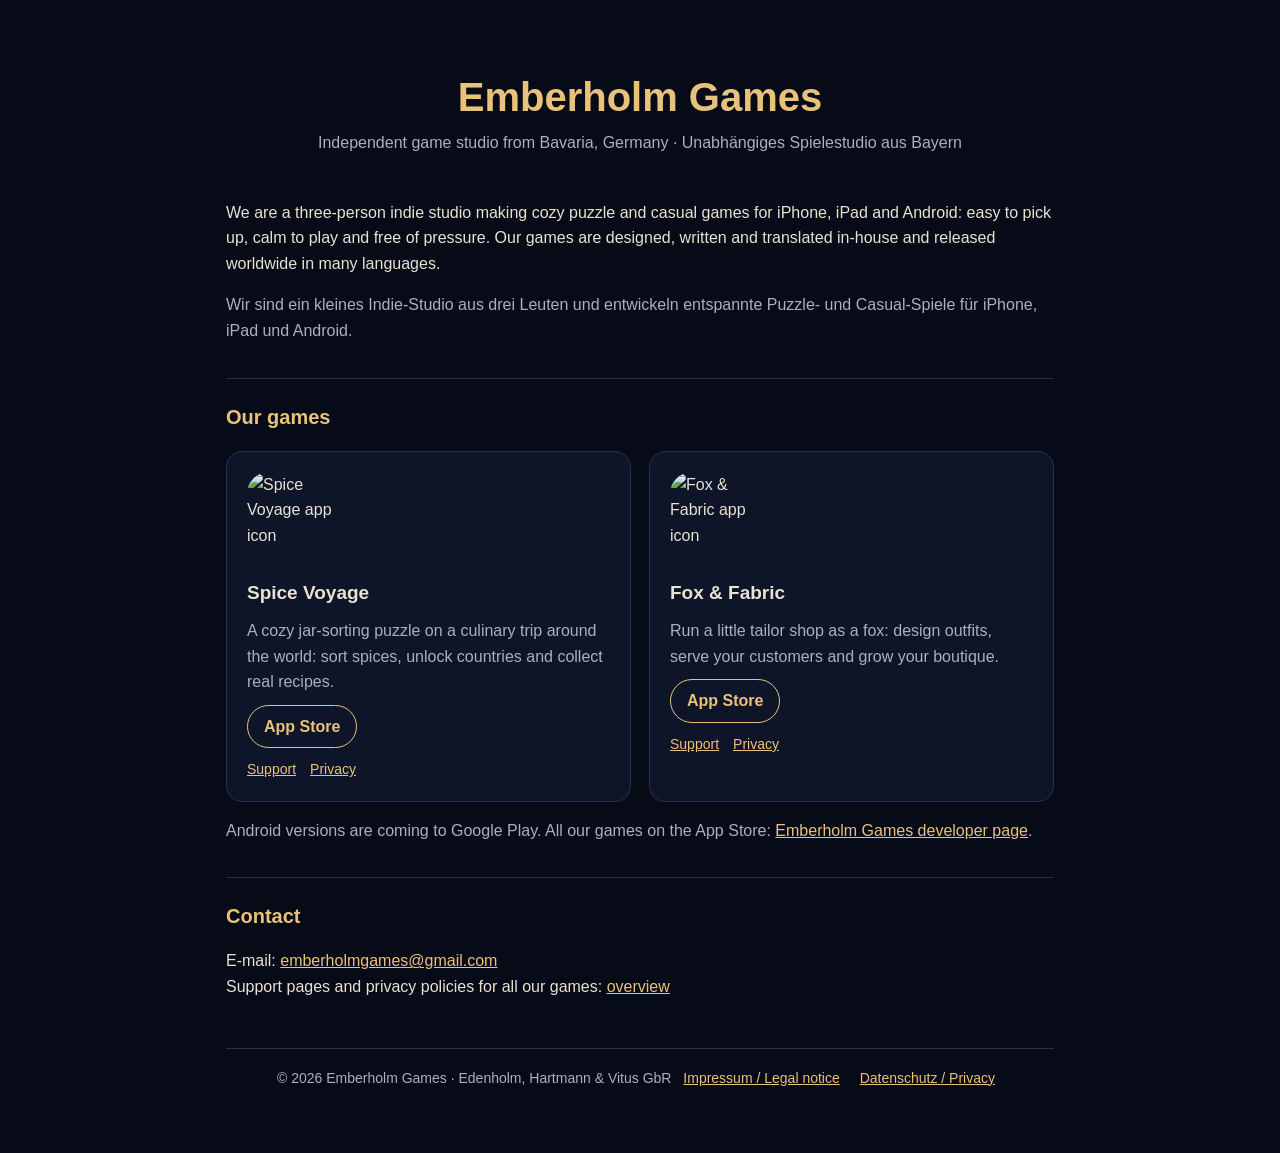
==== index.html @ bdd42cff "Emberholm Games Firmen-Website" ====
<!DOCTYPE html>
<html lang="en">
<head>
<meta charset="utf-8">
<meta name="viewport" content="width=device-width,initial-scale=1">
<title>Emberholm Games</title>
<meta name="description" content="Emberholm Games is a small independent game studio from Bavaria, Germany, making cozy puzzle and casual games for iPhone, iPad and Android.">
<link rel="icon" href="img/spicevoyage.png">
<link rel="stylesheet" href="stil.css">
</head>
<body>
<main>
<header class="hero">
  <h1>Emberholm Games</h1>
  <p class="dim">Independent game studio from Bavaria, Germany · Unabhängiges Spielestudio aus Bayern</p>
</header>

<p>We are a three-person indie studio making cozy puzzle and casual games for iPhone, iPad and Android: easy to pick up, calm to play and free of pressure. Our games are designed, written and translated in-house and released worldwide in many languages.</p>
<p class="dim">Wir sind ein kleines Indie-Studio aus drei Leuten und entwickeln entspannte Puzzle- und Casual-Spiele für iPhone, iPad und Android.</p>

<h2>Our games</h2>
<div class="games">
  <article class="game">
    <img src="img/spicevoyage.png" alt="Spice Voyage app icon">
    <h3>Spice Voyage</h3>
    <p class="dim">A cozy jar-sorting puzzle on a culinary trip around the world: sort spices, unlock countries and collect real recipes.</p>
    <p><a class="btn" href="https://apps.apple.com/app/id6816175334">App Store</a></p>
    <div class="links"><a href="https://hartmannquentin4-eng.github.io/spicevoyage/support.html">Support</a><a href="https://hartmannquentin4-eng.github.io/spicevoyage/datenschutz-ios.html">Privacy</a></div>
  </article>
  <article class="game">
    <img src="img/foxandfabric.png" alt="Fox &amp; Fabric app icon">
    <h3>Fox &amp; Fabric</h3>
    <p class="dim">Run a little tailor shop as a fox: design outfits, serve your customers and grow your boutique.</p>
    <p><a class="btn" href="https://apps.apple.com/app/id6815716415">App Store</a></p>
    <div class="links"><a href="https://hartmannquentin4-eng.github.io/foxandfabric/support.html">Support</a><a href="https://hartmannquentin4-eng.github.io/foxandfabric/datenschutz-ios.html">Privacy</a></div>
  </article>
</div>
<p class="dim">Android versions are coming to Google Play. All our games on the App Store: <a href="https://apps.apple.com/developer/id6815716418">Emberholm Games developer page</a>.</p>

<h2>Contact</h2>
<p>E-mail: <a href="mailto:emberholmgames@gmail.com">emberholmgames@gmail.com</a><br>
Support pages and privacy policies for all our games: <a href="https://hartmannquentin4-eng.github.io/">overview</a></p>

<footer class="dim">
  © 2026 Emberholm Games · Edenholm, Hartmann &amp; Vitus GbR
  <a href="impressum.html">Impressum / Legal notice</a>
  <a href="datenschutz.html">Datenschutz / Privacy</a>
</footer>
</main>
</body>
</html>
---- stil.css ----
:root { --bg:#070b18; --card:#0e1528; --ink:#e8e2d2; --dim:#a9b0c2; --gold:#e8c27a; --line:#26304a; color-scheme:dark; }
* { box-sizing:border-box; }
body { margin:0; background:var(--bg); color:var(--ink); font:16px/1.6 -apple-system, BlinkMacSystemFont, "Segoe UI", Roboto, sans-serif; }
main { max-width:860px; margin:0 auto; padding:32px 16px 64px; }
header.hero { text-align:center; padding:40px 0 28px; }
header.hero h1 { font-size:40px; margin:0; }
header.hero p { margin:8px 0 0; }
h1 { color:var(--gold); font-size:28px; line-height:1.25; margin:0 0 4px; }
h2 { color:var(--gold); font-size:20px; margin:34px 0 8px; border-top:1px solid var(--line); padding-top:22px; }
h3 { font-size:19px; margin:0; }
.dim { color:var(--dim); }
a { color:var(--gold); }
nav { margin:10px 0 24px; display:flex; flex-wrap:wrap; gap:6px 18px; }
.games { display:grid; grid-template-columns:repeat(auto-fit, minmax(260px, 1fr)); gap:18px; margin-top:18px; }
.game { background:var(--card); border:1px solid var(--line); border-radius:16px; padding:20px; display:flex; flex-direction:column; gap:10px; }
.game img { width:96px; height:96px; border-radius:22px; }
.game p { margin:0; }
.btn { display:inline-block; padding:8px 16px; border:1px solid var(--gold); border-radius:999px; text-decoration:none; font-weight:600; }
.links { display:flex; flex-wrap:wrap; gap:8px 14px; font-size:14px; }
.lang { background:var(--card); border:1px solid var(--line); border-radius:12px; padding:4px 18px 18px; margin-top:28px; }
.lang h2:first-child { border:0; padding-top:10px; }
footer { margin-top:48px; border-top:1px solid var(--line); padding-top:18px; font-size:14px; text-align:center; }
footer a { margin:0 8px; }
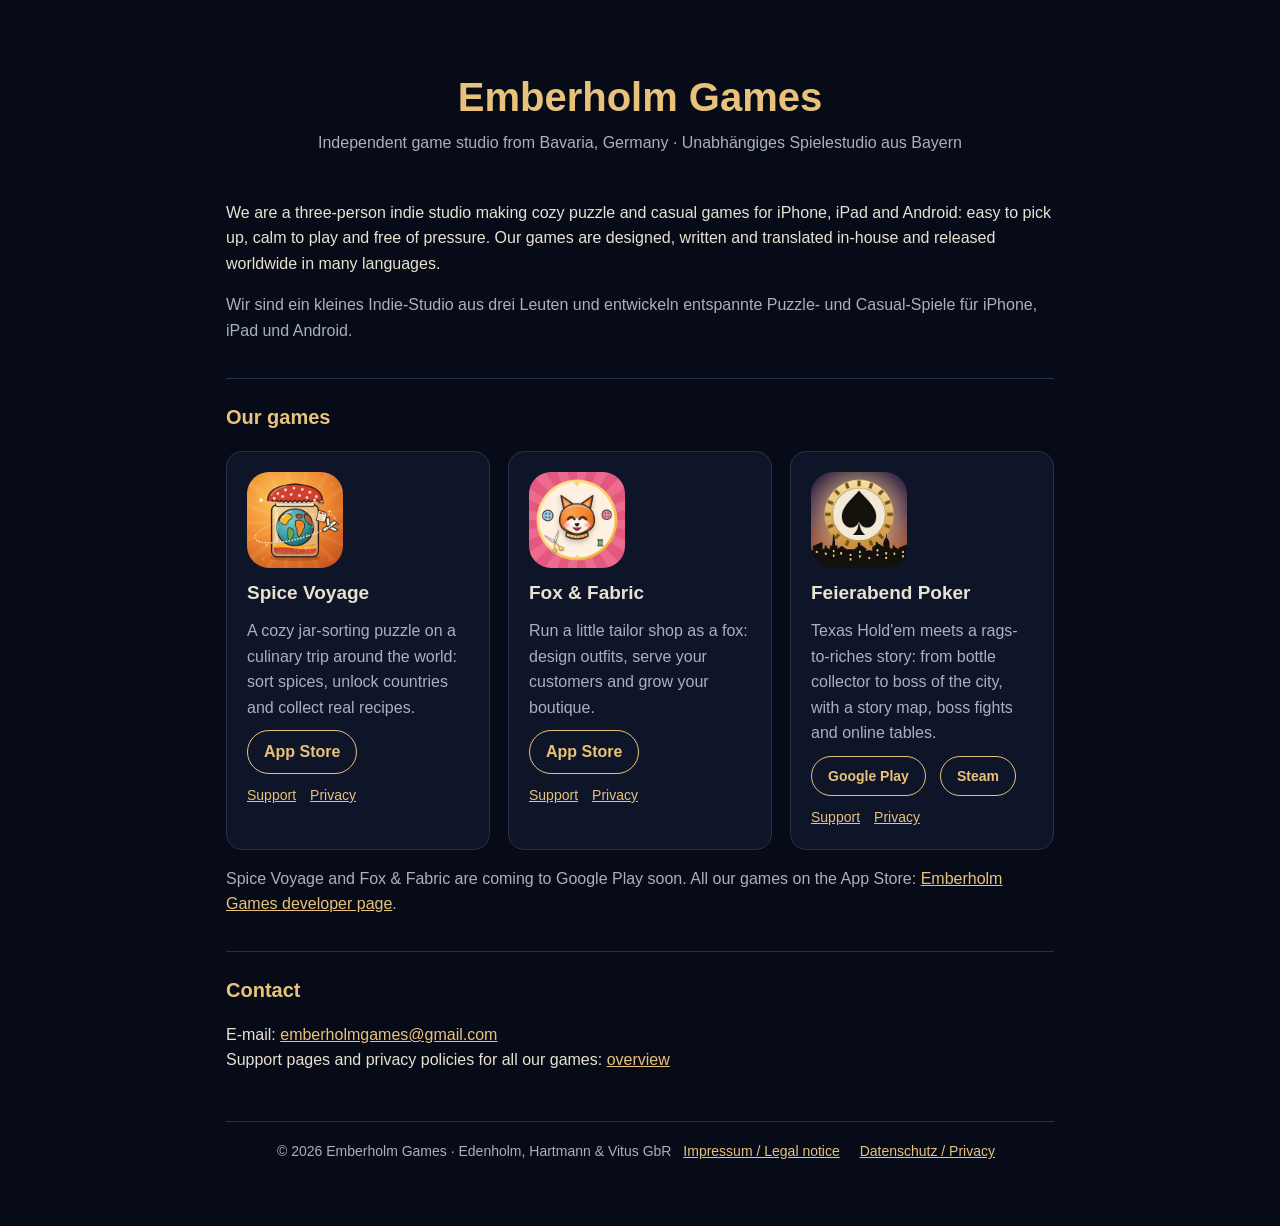
==== commit a1531418: "Add files via upload" ====
--- a/index.html
+++ b/index.html
@@ -34,8 +34,15 @@
     <p><a class="btn" href="https://apps.apple.com/app/id6815716415">App Store</a></p>
     <div class="links"><a href="https://hartmannquentin4-eng.github.io/foxandfabric/support.html">Support</a><a href="https://hartmannquentin4-eng.github.io/foxandfabric/datenschutz-ios.html">Privacy</a></div>
   </article>
+  <article class="game">
+    <img src="img/feierabendpoker.png" alt="Feierabend Poker app icon">
+    <h3>Feierabend Poker</h3>
+    <p class="dim">Texas Hold'em meets a rags-to-riches story: from bottle collector to boss of the city, with a story map, boss fights and online tables.</p>
+    <p class="links"><a class="btn" href="https://play.google.com/store/apps/details?id=com.emberholmgames.feierabendpoker">Google Play</a><a class="btn" href="https://store.steampowered.com/app/4897770/">Steam</a></p>
+    <div class="links"><a href="https://emberholm.pages.dev/support.html">Support</a><a href="https://emberholm.pages.dev/datenschutz.html">Privacy</a></div>
+  </article>
 </div>
-<p class="dim">Android versions are coming to Google Play. All our games on the App Store: <a href="https://apps.apple.com/developer/id6815716418">Emberholm Games developer page</a>.</p>
+<p class="dim">Spice Voyage and Fox &amp; Fabric are coming to Google Play soon. All our games on the App Store: <a href="https://apps.apple.com/developer/id6815716418">Emberholm Games developer page</a>.</p>
 
 <h2>Contact</h2>
 <p>E-mail: <a href="mailto:emberholmgames@gmail.com">emberholmgames@gmail.com</a><br>
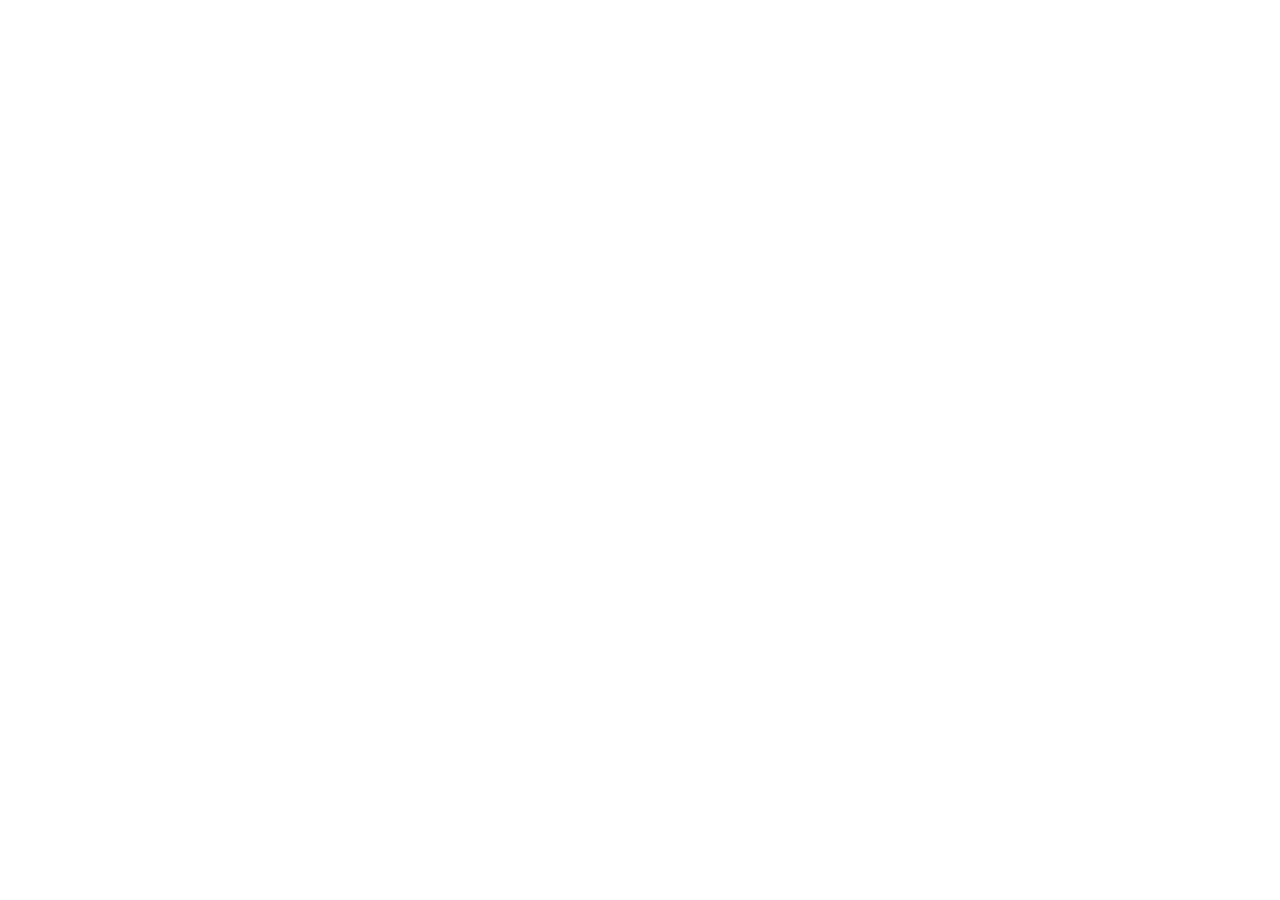
==== commit 515cf1ba: "Startseite leitet auf emberholmgames.com weiter Die alte Übersichtsseite zeigte veraltete Infos. Dat" ====
--- a/index.html
+++ b/index.html
@@ -1,58 +1,21 @@
 <!DOCTYPE html>
-<html lang="en">
+<html lang="de">
 <head>
-<meta charset="utf-8">
-<meta name="viewport" content="width=device-width,initial-scale=1">
-<title>Emberholm Games</title>
-<meta name="description" content="Emberholm Games is a small independent game studio from Bavaria, Germany, making cozy puzzle and casual games for iPhone, iPad and Android.">
-<link rel="icon" href="img/spicevoyage.png">
+<meta charset="UTF-8">
+<meta name="viewport" content="width=device-width, initial-scale=1">
+<title>Emberholm Games – weitergeleitet zu emberholmgames.com</title>
+<meta name="description" content="Die Website von Emberholm Games ist umgezogen: emberholmgames.com">
+<link rel="canonical" href="https://emberholmgames.com/">
+<meta name="robots" content="noindex, follow">
+<meta http-equiv="refresh" content="0; url=https://emberholmgames.com/">
 <link rel="stylesheet" href="stil.css">
 </head>
 <body>
-<main>
-<header class="hero">
-  <h1>Emberholm Games</h1>
-  <p class="dim">Independent game studio from Bavaria, Germany · Unabhängiges Spielestudio aus Bayern</p>
-</header>
-
-<p>We are a three-person indie studio making cozy puzzle and casual games for iPhone, iPad and Android: easy to pick up, calm to play and free of pressure. Our games are designed, written and translated in-house and released worldwide in many languages.</p>
-<p class="dim">Wir sind ein kleines Indie-Studio aus drei Leuten und entwickeln entspannte Puzzle- und Casual-Spiele für iPhone, iPad und Android.</p>
-
-<h2>Our games</h2>
-<div class="games">
-  <article class="game">
-    <img src="img/spicevoyage.png" alt="Spice Voyage app icon">
-    <h3>Spice Voyage</h3>
-    <p class="dim">A cozy jar-sorting puzzle on a culinary trip around the world: sort spices, unlock countries and collect real recipes.</p>
-    <p><a class="btn" href="https://apps.apple.com/app/id6816175334">App Store</a></p>
-    <div class="links"><a href="https://hartmannquentin4-eng.github.io/spicevoyage/support.html">Support</a><a href="https://hartmannquentin4-eng.github.io/spicevoyage/datenschutz-ios.html">Privacy</a></div>
-  </article>
-  <article class="game">
-    <img src="img/foxandfabric.png" alt="Fox &amp; Fabric app icon">
-    <h3>Fox &amp; Fabric</h3>
-    <p class="dim">Run a little tailor shop as a fox: design outfits, serve your customers and grow your boutique.</p>
-    <p><a class="btn" href="https://apps.apple.com/app/id6815716415">App Store</a></p>
-    <div class="links"><a href="https://hartmannquentin4-eng.github.io/foxandfabric/support.html">Support</a><a href="https://hartmannquentin4-eng.github.io/foxandfabric/datenschutz-ios.html">Privacy</a></div>
-  </article>
-  <article class="game">
-    <img src="img/feierabendpoker.png" alt="Feierabend Poker app icon">
-    <h3>Feierabend Poker</h3>
-    <p class="dim">Texas Hold'em meets a rags-to-riches story: from bottle collector to boss of the city, with a story map, boss fights and online tables.</p>
-    <p class="links"><a class="btn" href="https://play.google.com/store/apps/details?id=com.emberholmgames.feierabendpoker">Google Play</a><a class="btn" href="https://store.steampowered.com/app/4897770/">Steam</a></p>
-    <div class="links"><a href="https://emberholm.pages.dev/support.html">Support</a><a href="https://emberholm.pages.dev/datenschutz.html">Privacy</a></div>
-  </article>
-</div>
-<p class="dim">Spice Voyage and Fox &amp; Fabric are coming to Google Play soon. All our games on the App Store: <a href="https://apps.apple.com/developer/id6815716418">Emberholm Games developer page</a>.</p>
-
-<h2>Contact</h2>
-<p>E-mail: <a href="mailto:emberholmgames@gmail.com">emberholmgames@gmail.com</a><br>
-Support pages and privacy policies for all our games: <a href="https://hartmannquentin4-eng.github.io/">overview</a></p>
-
-<footer class="dim">
-  © 2026 Emberholm Games · Edenholm, Hartmann &amp; Vitus GbR
-  <a href="impressum.html">Impressum / Legal notice</a>
-  <a href="datenschutz.html">Datenschutz / Privacy</a>
-</footer>
+<main style="max-width:40rem;margin:4rem auto;padding:0 1rem;font-family:system-ui,sans-serif;line-height:1.5">
+<h1>Emberholm Games</h1>
+<p>Unsere Website ist umgezogen: <a href="https://emberholmgames.com/">emberholmgames.com</a></p>
+<p lang="en">Our website has moved: <a href="https://emberholmgames.com/en/">emberholmgames.com</a></p>
+<p><a href="https://emberholmgames.com/de/games/">Alle Spiele</a> · <a href="https://emberholmgames.com/de/contact/">Kontakt &amp; Support</a> · <a href="https://emberholmgames.com/de/imprint/">Impressum</a> · <a href="https://emberholmgames.com/de/privacy/">Datenschutz</a></p>
 </main>
 </body>
 </html>
